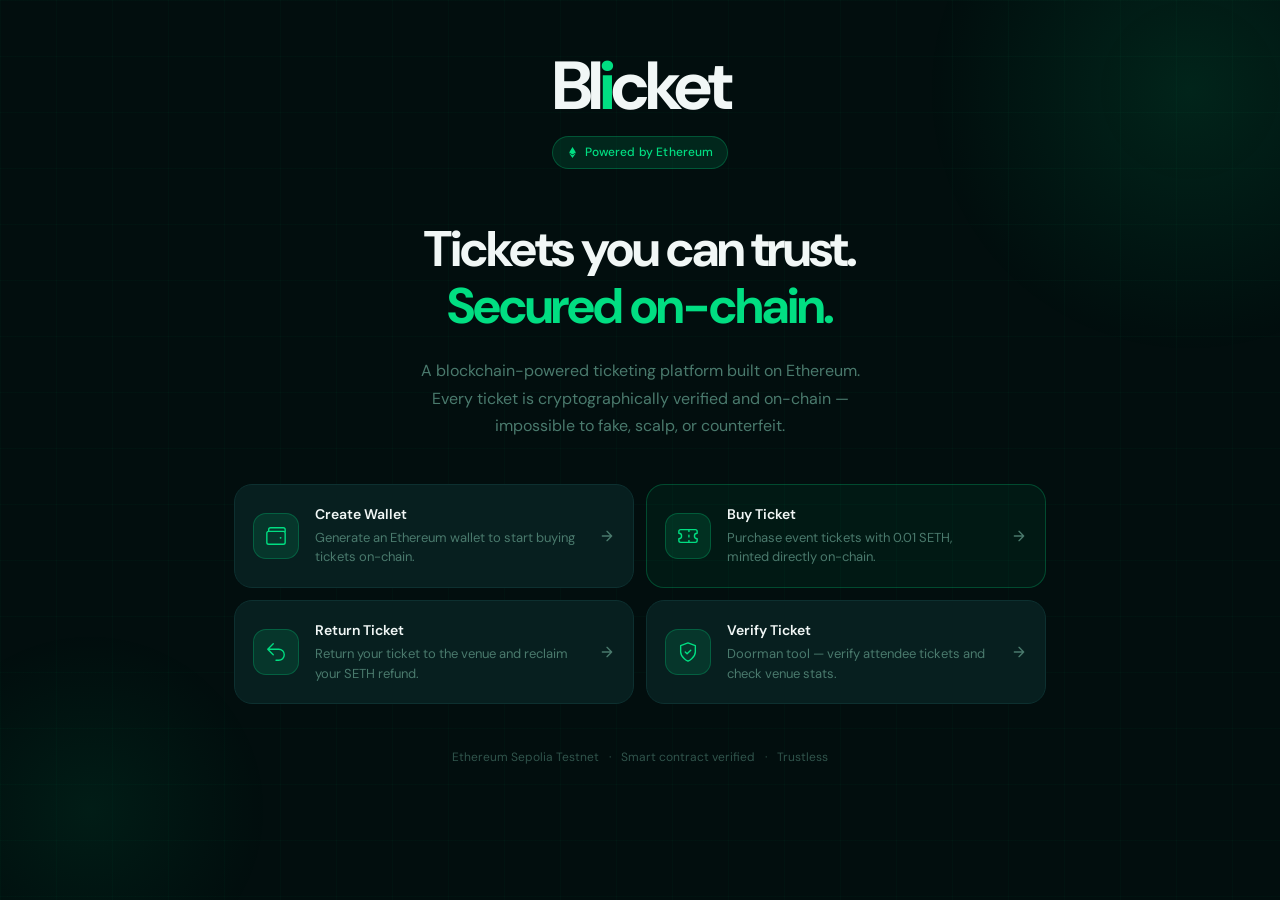
==== index.html @ 9682f27d "fixed web3 endpoint in contract.js to allow doorman functions to work; everything else: website refu" ====
<!DOCTYPE html>
<html lang="en">

<head>
    <meta charset="UTF-8">
    <meta name="viewport" content="width=device-width, initial-scale=1.0">
    <title>Blicket — Blockchain Ticketing</title>
    <link rel="stylesheet" href="css/style.css">
    <link rel="stylesheet" href="css/landing.css">
</head>

<body class="landing-body">
    <div class="bg-grid" aria-hidden="true"></div>
    <div class="orb orb-1" aria-hidden="true"></div>
    <div class="orb orb-2" aria-hidden="true"></div>

    <main class="landing-wrap">
        <header class="landing-header">
            <div class="brand-wordmark">Bl<span>i</span>cket</div>
            <div class="brand-badge">
                <svg width="11" height="11" viewBox="0 0 24 24" fill="currentColor" aria-hidden="true">
                    <path d="M11.944 17.97L4.58 13.62 11.943 24l7.37-10.38-7.372 4.35h.003zM12.056 0L4.69 12.223l7.365 4.354 7.365-4.35L12.056 0z"/>
                </svg>
                Powered by Ethereum
            </div>
        </header>

        <section class="landing-hero">
            <h1>
                Tickets you can trust.<br>
                <span class="hero-accent">Secured on-chain.</span>
            </h1>
            <p>
                A blockchain-powered ticketing platform built on Ethereum. Every ticket is
                cryptographically verified and on-chain — impossible to fake, scalp, or counterfeit.
            </p>
        </section>

        <div class="landing-nav" role="navigation" aria-label="Navigate to section">

            <a href="pages/wallet.html" class="lcard">
                <div class="lcard-icon">
                    <svg width="22" height="22" viewBox="0 0 24 24" fill="none" stroke="currentColor" stroke-width="1.5" stroke-linecap="round" stroke-linejoin="round" aria-hidden="true">
                        <rect x="2" y="7" width="20" height="14" rx="2"/>
                        <path d="M16 14a1 1 0 1 0 2 0 1 1 0 0 0-2 0z" fill="currentColor" stroke="none"/>
                        <path d="M22 7V5a2 2 0 0 0-2-2H6a2 2 0 0 0-2 2v2"/>
                    </svg>
                </div>
                <div class="lcard-body">
                    <h3>Create Wallet</h3>
                    <p>Generate an Ethereum wallet to start buying tickets on-chain.</p>
                </div>
                <svg class="lcard-arrow" width="16" height="16" viewBox="0 0 24 24" fill="none" stroke="currentColor" stroke-width="2" stroke-linecap="round" stroke-linejoin="round" aria-hidden="true">
                    <path d="M5 12h14M12 5l7 7-7 7"/>
                </svg>
            </a>

            <a href="pages/buy.html" class="lcard lcard--primary">
                <div class="lcard-icon">
                    <svg width="22" height="22" viewBox="0 0 24 24" fill="none" stroke="currentColor" stroke-width="1.5" stroke-linecap="round" stroke-linejoin="round" aria-hidden="true">
                        <path d="M2 9a3 3 0 0 1 0 6v2a2 2 0 0 0 2 2h16a2 2 0 0 0 2-2v-2a3 3 0 0 1 0-6V7a2 2 0 0 0-2-2H4a2 2 0 0 0-2 2v2Z"/>
                        <line x1="13" y1="5" x2="13" y2="7"/>
                        <line x1="13" y1="11" x2="13" y2="13"/>
                        <line x1="13" y1="17" x2="13" y2="19"/>
                    </svg>
                </div>
                <div class="lcard-body">
                    <h3>Buy Ticket</h3>
                    <p>Purchase event tickets with 0.01 SETH, minted directly on-chain.</p>
                </div>
                <svg class="lcard-arrow" width="16" height="16" viewBox="0 0 24 24" fill="none" stroke="currentColor" stroke-width="2" stroke-linecap="round" stroke-linejoin="round" aria-hidden="true">
                    <path d="M5 12h14M12 5l7 7-7 7"/>
                </svg>
            </a>

            <a href="pages/transfer.html" class="lcard">
                <div class="lcard-icon">
                    <svg width="22" height="22" viewBox="0 0 24 24" fill="none" stroke="currentColor" stroke-width="1.5" stroke-linecap="round" stroke-linejoin="round" aria-hidden="true">
                        <path d="M9 15 3 9m0 0 6-6M3 9h12a6 6 0 0 1 0 12h-3"/>
                    </svg>
                </div>
                <div class="lcard-body">
                    <h3>Return Ticket</h3>
                    <p>Return your ticket to the venue and reclaim your SETH refund.</p>
                </div>
                <svg class="lcard-arrow" width="16" height="16" viewBox="0 0 24 24" fill="none" stroke="currentColor" stroke-width="2" stroke-linecap="round" stroke-linejoin="round" aria-hidden="true">
                    <path d="M5 12h14M12 5l7 7-7 7"/>
                </svg>
            </a>

            <a href="pages/doorman.html" class="lcard">
                <div class="lcard-icon">
                    <svg width="22" height="22" viewBox="0 0 24 24" fill="none" stroke="currentColor" stroke-width="1.5" stroke-linecap="round" stroke-linejoin="round" aria-hidden="true">
                        <path d="M12 22s8-4 8-10V5l-8-3-8 3v7c0 6 8 10 8 10z"/>
                        <path d="m9 12 2 2 4-4"/>
                    </svg>
                </div>
                <div class="lcard-body">
                    <h3>Verify Ticket</h3>
                    <p>Doorman tool — verify attendee tickets and check venue stats.</p>
                </div>
                <svg class="lcard-arrow" width="16" height="16" viewBox="0 0 24 24" fill="none" stroke="currentColor" stroke-width="2" stroke-linecap="round" stroke-linejoin="round" aria-hidden="true">
                    <path d="M5 12h14M12 5l7 7-7 7"/>
                </svg>
            </a>

        </div>

        <footer class="landing-footer">
            <span>Ethereum Sepolia Testnet</span>
            <span aria-hidden="true">·</span>
            <span>Smart contract verified</span>
            <span aria-hidden="true">·</span>
            <span>Trustless</span>
        </footer>
    </main>

</body>

</html>
---- css/style.css ----
@import url('https://fonts.googleapis.com/css2?family=DM+Sans:ital,opsz,wght@0,9..40,400;0,9..40,500;0,9..40,600;1,9..40,400&display=swap');

:root {
    --colour-void:         #020E0E;
    --colour-mint:         #01DE82;
    --colour-surface:      #041818;
    --colour-panel:        #071F1F;
    --colour-border:       #0D3030;
    --colour-text:         #F1F7F6;
    --colour-muted:        #4A7A6D;
    --colour-mint-dim:     rgba(1, 222, 130, 0.12);
    --colour-mint-border:  rgba(1, 222, 130, 0.25);
    --colour-success:      #01DE82;
    --colour-error:        #FF3D57;
    --colour-warning:      #FFAB00;
    --colour-btn-text:     #020E0E;
}

* {
    margin: 0;
    padding: 0;
    box-sizing: border-box;
}

body {
    font-family: 'DM Sans', sans-serif;
    background-color: var(--colour-void);
    color: var(--colour-text);
    min-height: 100vh;
    font-size: 15px;
    line-height: 1.6;
}

/* ── NAV ─────────────────────────────── */
nav {
    position: fixed;
    top: 16px;
    left: 50%;
    transform: translateX(-50%);
    background: rgba(4, 24, 24, 0.85);
    backdrop-filter: blur(20px);
    -webkit-backdrop-filter: blur(20px);
    border: 1px solid var(--colour-border);
    border-radius: 100px;
    padding: 5px;
    display: flex;
    align-items: center;
    gap: 2px;
    z-index: 100;
    width: max-content;
    max-width: calc(100vw - 32px);
    box-shadow: 0 8px 32px rgba(0, 0, 0, 0.5), 0 0 0 1px rgba(1, 222, 130, 0.06);
}

nav a {
    color: var(--colour-muted);
    text-decoration: none;
    font-size: 14px;
    font-weight: 500;
    padding: 9px 16px;
    border-radius: 100px;
    transition: color 0.18s, background 0.18s;
    white-space: nowrap;
}

nav a:hover {
    color: var(--colour-text);
    background: var(--colour-mint-dim);
}

nav a.nav-logo {
    font-weight: 700;
    font-size: 15px;
    color: var(--colour-mint);
    letter-spacing: -0.4px;
    padding-right: 20px;
    margin-right: 4px;
}

nav a.nav-active {
    color: var(--colour-mint);
    background: var(--colour-mint-dim);
}

@media (max-width: 520px) {
    nav {
        top: auto;
        bottom: 16px;
        padding: 4px;
    }
    nav a            { padding: 8px 12px; font-size: 13px; }
    nav a.nav-logo   { padding: 8px 14px; margin-right: 2px; }
}

/* ── LAYOUT ──────────────────────────── */
.container {
    max-width: 680px;
    margin: 0 auto;
    padding: 88px 24px 48px;
    animation: fadeUp 0.3s ease both;
}

@media (max-width: 520px) {
    .container { padding: 24px 20px 100px; }
}

@keyframes fadeUp {
    from { opacity: 0; transform: translateY(12px); }
    to   { opacity: 1; transform: translateY(0); }
}

/* ── HEADINGS ────────────────────────── */
h1 {
    font-size: 26px;
    font-weight: 600;
    letter-spacing: -0.5px;
    color: var(--colour-text);
    margin-bottom: 28px;
}

h2 {
    font-size: 15px;
    font-weight: 600;
    color: var(--colour-text);
    margin-bottom: 16px;
}

/* ── CARD ────────────────────────────── */
.card {
    background: var(--colour-panel);
    border: 1px solid var(--colour-border);
    border-radius: 16px;
    padding: 24px;
    margin-bottom: 16px;
    display: flex;
    flex-direction: column;
    gap: 14px;
    transition: border-color 0.2s, box-shadow 0.2s;
    animation: fadeUp 0.35s ease both;
}

.card:hover {
    border-color: var(--colour-mint-border);
    box-shadow: 0 0 0 1px var(--colour-mint-border), 0 4px 24px rgba(1, 222, 130, 0.06);
}

.card:nth-child(2) { animation-delay: 0.06s; }
.card:nth-child(3) { animation-delay: 0.12s; }
.card:nth-child(4) { animation-delay: 0.18s; }

/* ── INPUTS ──────────────────────────── */
input,
textarea {
    width: 100%;
    padding: 12px 14px;
    background: var(--colour-panel);
    border: 1px solid var(--colour-border);
    border-radius: 10px;
    font-size: 14px;
    font-family: 'DM Sans', sans-serif;
    color: var(--colour-text);
    outline: none;
    transition: border-color 0.18s, box-shadow 0.18s;
}

input:focus,
textarea:focus {
    border-color: var(--colour-mint-border);
    box-shadow: 0 0 0 3px var(--colour-mint-dim);
}

input::placeholder,
textarea::placeholder {
    color: var(--colour-muted);
}

/* ── BUTTON ──────────────────────────── */
button {
    background: var(--colour-mint);
    color: var(--colour-btn-text);
    border: none;
    padding: 13px 22px;
    border-radius: 10px;
    cursor: pointer;
    font-size: 14px;
    font-family: 'DM Sans', sans-serif;
    font-weight: 600;
    letter-spacing: 0.1px;
    transition: opacity 0.18s, transform 0.12s, box-shadow 0.18s;
}

button:hover {
    opacity: 0.88;
    box-shadow: 0 4px 20px rgba(1, 222, 130, 0.28);
}

button:active {
    transform: scale(0.98);
    opacity: 1;
}

/* ── STATUS ──────────────────────────── */
#status {
    font-size: 14px;
    min-height: 18px;
    padding: 13px 16px;
    border-radius: 10px;
    margin-top: 4px;
}

.success {
    background: var(--colour-mint-dim);
    color: var(--colour-success);
    border: 1px solid rgba(1, 222, 130, 0.2);
}

.error {
    background: rgba(255, 61, 87, 0.08);
    color: var(--colour-error);
    border: 1px solid rgba(255, 61, 87, 0.2);
}

/* ── LABELS & TEXT ───────────────────── */
label {
    font-size: 13px;
    font-weight: 500;
    color: var(--colour-muted);
}

p {
    font-size: 14px;
    color: var(--colour-muted);
    line-height: 1.6;
}

/* ── LIVE VALUES ─────────────────────── */
#doormanResult,
#attendeeResult,
#totalSupply,
#ticketsSold,
#sethCollected,
#connectedAccount,
#tokenBalance {
    font-size: 14px;
    font-weight: 500;
    color: var(--colour-mint);
    min-height: 18px;
    word-break: break-all;
}
---- css/landing.css ----
/* ── LANDING PAGE ────────────────────── */

.landing-body {
    overflow-x: hidden;
}

/* Subtle grid background */
.bg-grid {
    position: fixed;
    inset: 0;
    background-image:
        linear-gradient(rgba(1, 222, 130, 0.028) 1px, transparent 1px),
        linear-gradient(90deg, rgba(1, 222, 130, 0.028) 1px, transparent 1px);
    background-size: 56px 56px;
    pointer-events: none;
    z-index: 0;
}

/* Animated glow orbs */
.orb {
    position: fixed;
    border-radius: 50%;
    pointer-events: none;
    z-index: 0;
}

.orb-1 {
    width: 620px;
    height: 620px;
    background: radial-gradient(circle at center, rgba(1, 222, 130, 0.11) 0%, transparent 60%);
    top: -220px;
    right: -220px;
    animation: orb-drift 14s ease-in-out infinite;
}

.orb-2 {
    width: 420px;
    height: 420px;
    background: radial-gradient(circle at center, rgba(1, 222, 130, 0.07) 0%, transparent 60%);
    bottom: -120px;
    left: -120px;
    animation: orb-drift 18s ease-in-out infinite reverse;
    animation-delay: -7s;
}

@keyframes orb-drift {
    0%,  100% { transform: translate(0,    0);    }
    25%        { transform: translate(25px, -40px); }
    50%        { transform: translate(-15px,-20px); }
    75%        { transform: translate(10px,  30px); }
}

@media (prefers-reduced-motion: reduce) {
    .orb { animation: none; }
}

/* Main layout */
.landing-wrap {
    position: relative;
    z-index: 1;
    min-height: 100vh;
    max-width: 860px;
    margin: 0 auto;
    padding: 0 24px 56px;
    display: flex;
    flex-direction: column;
    align-items: center;
}

/* ── HEADER / WORDMARK ───────────────── */
.landing-header {
    padding: 52px 0 0;
    display: flex;
    flex-direction: column;
    align-items: center;
    gap: 16px;
}

.brand-wordmark {
    font-size: 68px;
    font-weight: 700;
    letter-spacing: -4.5px;
    color: var(--colour-text);
    line-height: 1;
}

.brand-wordmark span {
    color: var(--colour-mint);
}

.brand-badge {
    display: inline-flex;
    align-items: center;
    gap: 7px;
    font-size: 12px;
    font-weight: 500;
    color: var(--colour-mint);
    background: var(--colour-mint-dim);
    border: 1px solid var(--colour-mint-border);
    border-radius: 100px;
    padding: 6px 14px;
    letter-spacing: 0.15px;
}

/* ── HERO ────────────────────────────── */
.landing-hero {
    text-align: center;
    padding: 52px 0 44px;
    max-width: 580px;
}

.landing-hero h1 {
    font-size: clamp(32px, 5.5vw, 50px);
    font-weight: 700;
    letter-spacing: -2px;
    line-height: 1.14;
    color: var(--colour-text);
    margin-bottom: 22px;
}

.hero-accent {
    color: var(--colour-mint);
}

.landing-hero p {
    font-size: 16px;
    line-height: 1.72;
    color: var(--colour-muted);
    max-width: 460px;
    margin: 0 auto;
}

/* ── NAV CARDS ───────────────────────── */
.landing-nav {
    width: 100%;
    display: grid;
    grid-template-columns: 1fr 1fr;
    gap: 12px;
    margin-bottom: 44px;
}

.lcard {
    display: flex;
    align-items: center;
    gap: 16px;
    padding: 20px 18px;
    background: var(--colour-panel);
    border: 1px solid var(--colour-border);
    border-radius: 18px;
    text-decoration: none;
    cursor: pointer;
    transition: border-color 0.22s, box-shadow 0.22s, transform 0.22s;
    animation: fadeUp 0.45s ease both;
}

.lcard:nth-child(1) { animation-delay: 0.08s; }
.lcard:nth-child(2) { animation-delay: 0.14s; }
.lcard:nth-child(3) { animation-delay: 0.20s; }
.lcard:nth-child(4) { animation-delay: 0.26s; }

.lcard:hover {
    border-color: var(--colour-mint-border);
    box-shadow:
        0 0 0 1px var(--colour-mint-border),
        0 10px 36px rgba(1, 222, 130, 0.08);
    transform: translateY(-2px);
}

.lcard--primary {
    border-color: var(--colour-mint-border);
    background: rgba(1, 222, 130, 0.05);
}

.lcard--primary:hover {
    box-shadow:
        0 0 0 1px rgba(1, 222, 130, 0.45),
        0 10px 36px rgba(1, 222, 130, 0.13);
}

.lcard-icon {
    flex-shrink: 0;
    width: 46px;
    height: 46px;
    display: flex;
    align-items: center;
    justify-content: center;
    background: var(--colour-mint-dim);
    border: 1px solid var(--colour-mint-border);
    border-radius: 13px;
    color: var(--colour-mint);
}

.lcard-body {
    flex: 1;
    min-width: 0;
}

.lcard-body h3 {
    font-size: 14px;
    font-weight: 600;
    color: var(--colour-text);
    margin: 0 0 5px;
    line-height: 1.3;
}

.lcard-body p {
    font-size: 13px;
    color: var(--colour-muted);
    line-height: 1.5;
    margin: 0;
}

.lcard-arrow {
    flex-shrink: 0;
    color: var(--colour-muted);
    transition: color 0.2s, transform 0.2s;
}

.lcard:hover .lcard-arrow {
    color: var(--colour-mint);
    transform: translateX(4px);
}

/* ── FOOTER ──────────────────────────── */
.landing-footer {
    display: flex;
    align-items: center;
    gap: 10px;
    font-size: 12px;
    color: var(--colour-muted);
    opacity: 0.65;
}

/* ── RESPONSIVE ──────────────────────── */
@media (max-width: 580px) {
    .brand-wordmark {
        font-size: 48px;
        letter-spacing: -3px;
    }

    .landing-hero {
        padding: 36px 0 32px;
    }

    .landing-nav {
        grid-template-columns: 1fr;
    }
}
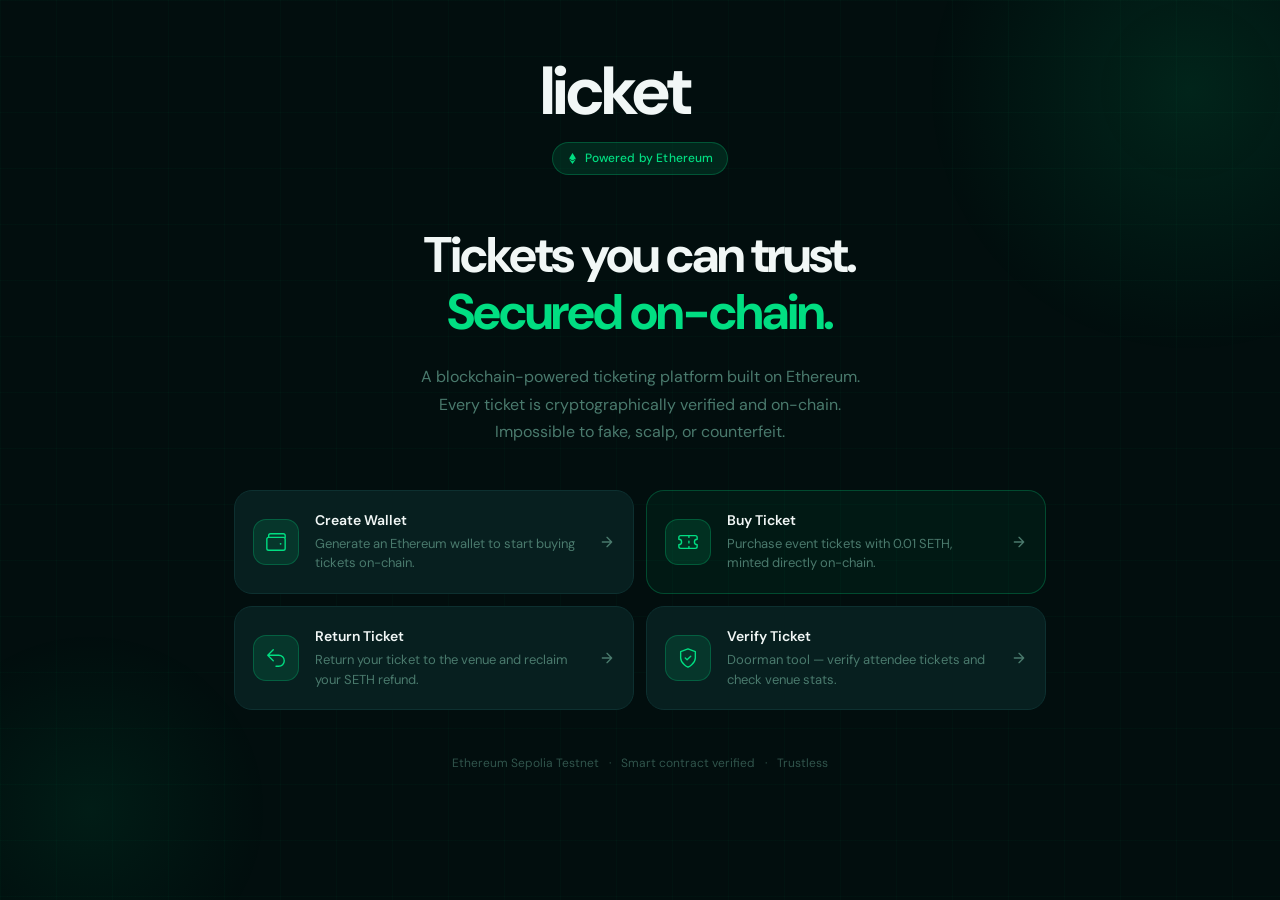
==== commit d3c54f2a: "fixed file path names in html files. Also fixed logo placement" ====
--- a/index.html
+++ b/index.html
@@ -16,10 +16,14 @@
 
     <main class="landing-wrap">
         <header class="landing-header">
-            <div class="brand-wordmark">Bl<span>i</span>cket</div>
+            <div class="brand-lockup" role="img" aria-label="Blicket">
+                <img src="images/Blicket.png" alt="" class="brand-logo-img">
+                <span class="brand-licket" aria-hidden="true">licket</span>
+            </div>
             <div class="brand-badge">
                 <svg width="11" height="11" viewBox="0 0 24 24" fill="currentColor" aria-hidden="true">
-                    <path d="M11.944 17.97L4.58 13.62 11.943 24l7.37-10.38-7.372 4.35h.003zM12.056 0L4.69 12.223l7.365 4.354 7.365-4.35L12.056 0z"/>
+                    <path
+                        d="M11.944 17.97L4.58 13.62 11.943 24l7.37-10.38-7.372 4.35h.003zM12.056 0L4.69 12.223l7.365 4.354 7.365-4.35L12.056 0z" />
                 </svg>
                 Powered by Ethereum
             </div>
@@ -32,7 +36,7 @@
             </h1>
             <p>
                 A blockchain-powered ticketing platform built on Ethereum. Every ticket is
-                cryptographically verified and on-chain — impossible to fake, scalp, or counterfeit.
+                cryptographically verified and on-chain. Impossible to fake, scalp, or counterfeit.
             </p>
         </section>
 
@@ -40,67 +44,76 @@
 
             <a href="pages/wallet.html" class="lcard">
                 <div class="lcard-icon">
-                    <svg width="22" height="22" viewBox="0 0 24 24" fill="none" stroke="currentColor" stroke-width="1.5" stroke-linecap="round" stroke-linejoin="round" aria-hidden="true">
-                        <rect x="2" y="7" width="20" height="14" rx="2"/>
-                        <path d="M16 14a1 1 0 1 0 2 0 1 1 0 0 0-2 0z" fill="currentColor" stroke="none"/>
-                        <path d="M22 7V5a2 2 0 0 0-2-2H6a2 2 0 0 0-2 2v2"/>
+                    <svg width="22" height="22" viewBox="0 0 24 24" fill="none" stroke="currentColor" stroke-width="1.5"
+                        stroke-linecap="round" stroke-linejoin="round" aria-hidden="true">
+                        <rect x="2" y="7" width="20" height="14" rx="2" />
+                        <path d="M16 14a1 1 0 1 0 2 0 1 1 0 0 0-2 0z" fill="currentColor" stroke="none" />
+                        <path d="M22 7V5a2 2 0 0 0-2-2H6a2 2 0 0 0-2 2v2" />
                     </svg>
                 </div>
                 <div class="lcard-body">
                     <h3>Create Wallet</h3>
                     <p>Generate an Ethereum wallet to start buying tickets on-chain.</p>
                 </div>
-                <svg class="lcard-arrow" width="16" height="16" viewBox="0 0 24 24" fill="none" stroke="currentColor" stroke-width="2" stroke-linecap="round" stroke-linejoin="round" aria-hidden="true">
-                    <path d="M5 12h14M12 5l7 7-7 7"/>
+                <svg class="lcard-arrow" width="16" height="16" viewBox="0 0 24 24" fill="none" stroke="currentColor"
+                    stroke-width="2" stroke-linecap="round" stroke-linejoin="round" aria-hidden="true">
+                    <path d="M5 12h14M12 5l7 7-7 7" />
                 </svg>
             </a>
 
             <a href="pages/buy.html" class="lcard lcard--primary">
                 <div class="lcard-icon">
-                    <svg width="22" height="22" viewBox="0 0 24 24" fill="none" stroke="currentColor" stroke-width="1.5" stroke-linecap="round" stroke-linejoin="round" aria-hidden="true">
-                        <path d="M2 9a3 3 0 0 1 0 6v2a2 2 0 0 0 2 2h16a2 2 0 0 0 2-2v-2a3 3 0 0 1 0-6V7a2 2 0 0 0-2-2H4a2 2 0 0 0-2 2v2Z"/>
-                        <line x1="13" y1="5" x2="13" y2="7"/>
-                        <line x1="13" y1="11" x2="13" y2="13"/>
-                        <line x1="13" y1="17" x2="13" y2="19"/>
+                    <svg width="22" height="22" viewBox="0 0 24 24" fill="none" stroke="currentColor" stroke-width="1.5"
+                        stroke-linecap="round" stroke-linejoin="round" aria-hidden="true">
+                        <path
+                            d="M2 9a3 3 0 0 1 0 6v2a2 2 0 0 0 2 2h16a2 2 0 0 0 2-2v-2a3 3 0 0 1 0-6V7a2 2 0 0 0-2-2H4a2 2 0 0 0-2 2v2Z" />
+                        <line x1="13" y1="5" x2="13" y2="7" />
+                        <line x1="13" y1="11" x2="13" y2="13" />
+                        <line x1="13" y1="17" x2="13" y2="19" />
                     </svg>
                 </div>
                 <div class="lcard-body">
                     <h3>Buy Ticket</h3>
                     <p>Purchase event tickets with 0.01 SETH, minted directly on-chain.</p>
                 </div>
-                <svg class="lcard-arrow" width="16" height="16" viewBox="0 0 24 24" fill="none" stroke="currentColor" stroke-width="2" stroke-linecap="round" stroke-linejoin="round" aria-hidden="true">
-                    <path d="M5 12h14M12 5l7 7-7 7"/>
+                <svg class="lcard-arrow" width="16" height="16" viewBox="0 0 24 24" fill="none" stroke="currentColor"
+                    stroke-width="2" stroke-linecap="round" stroke-linejoin="round" aria-hidden="true">
+                    <path d="M5 12h14M12 5l7 7-7 7" />
                 </svg>
             </a>
 
             <a href="pages/transfer.html" class="lcard">
                 <div class="lcard-icon">
-                    <svg width="22" height="22" viewBox="0 0 24 24" fill="none" stroke="currentColor" stroke-width="1.5" stroke-linecap="round" stroke-linejoin="round" aria-hidden="true">
-                        <path d="M9 15 3 9m0 0 6-6M3 9h12a6 6 0 0 1 0 12h-3"/>
+                    <svg width="22" height="22" viewBox="0 0 24 24" fill="none" stroke="currentColor" stroke-width="1.5"
+                        stroke-linecap="round" stroke-linejoin="round" aria-hidden="true">
+                        <path d="M9 15 3 9m0 0 6-6M3 9h12a6 6 0 0 1 0 12h-3" />
                     </svg>
                 </div>
                 <div class="lcard-body">
                     <h3>Return Ticket</h3>
                     <p>Return your ticket to the venue and reclaim your SETH refund.</p>
                 </div>
-                <svg class="lcard-arrow" width="16" height="16" viewBox="0 0 24 24" fill="none" stroke="currentColor" stroke-width="2" stroke-linecap="round" stroke-linejoin="round" aria-hidden="true">
-                    <path d="M5 12h14M12 5l7 7-7 7"/>
+                <svg class="lcard-arrow" width="16" height="16" viewBox="0 0 24 24" fill="none" stroke="currentColor"
+                    stroke-width="2" stroke-linecap="round" stroke-linejoin="round" aria-hidden="true">
+                    <path d="M5 12h14M12 5l7 7-7 7" />
                 </svg>
             </a>
 
             <a href="pages/doorman.html" class="lcard">
                 <div class="lcard-icon">
-                    <svg width="22" height="22" viewBox="0 0 24 24" fill="none" stroke="currentColor" stroke-width="1.5" stroke-linecap="round" stroke-linejoin="round" aria-hidden="true">
-                        <path d="M12 22s8-4 8-10V5l-8-3-8 3v7c0 6 8 10 8 10z"/>
-                        <path d="m9 12 2 2 4-4"/>
+                    <svg width="22" height="22" viewBox="0 0 24 24" fill="none" stroke="currentColor" stroke-width="1.5"
+                        stroke-linecap="round" stroke-linejoin="round" aria-hidden="true">
+                        <path d="M12 22s8-4 8-10V5l-8-3-8 3v7c0 6 8 10 8 10z" />
+                        <path d="m9 12 2 2 4-4" />
                     </svg>
                 </div>
                 <div class="lcard-body">
                     <h3>Verify Ticket</h3>
                     <p>Doorman tool — verify attendee tickets and check venue stats.</p>
                 </div>
-                <svg class="lcard-arrow" width="16" height="16" viewBox="0 0 24 24" fill="none" stroke="currentColor" stroke-width="2" stroke-linecap="round" stroke-linejoin="round" aria-hidden="true">
-                    <path d="M5 12h14M12 5l7 7-7 7"/>
+                <svg class="lcard-arrow" width="16" height="16" viewBox="0 0 24 24" fill="none" stroke="currentColor"
+                    stroke-width="2" stroke-linecap="round" stroke-linejoin="round" aria-hidden="true">
+                    <path d="M5 12h14M12 5l7 7-7 7" />
                 </svg>
             </a>
 
@@ -117,4 +130,4 @@
 
 </body>
 
-</html>
+</html>
--- a/css/style.css
+++ b/css/style.css
@@ -75,6 +75,28 @@
     letter-spacing: -0.4px;
     padding-right: 20px;
     margin-right: 4px;
+    display: inline-flex;
+    align-items: center;
+    gap: 8px;
+}
+
+.nav-logo-icon {
+    width: 24px;
+    height: 24px;
+    border-radius: 6px;
+    overflow: hidden;
+    background: #071F1F;
+    display: flex;
+    align-items: center;
+    justify-content: center;
+    flex-shrink: 0;
+}
+
+.nav-logo-icon img {
+    width: 100%;
+    height: 100%;
+    object-fit: contain;
+    display: block;
 }
 
 nav a.nav-active {
--- a/css/landing.css
+++ b/css/landing.css
@@ -44,14 +44,29 @@
 }
 
 @keyframes orb-drift {
-    0%,  100% { transform: translate(0,    0);    }
-    25%        { transform: translate(25px, -40px); }
-    50%        { transform: translate(-15px,-20px); }
-    75%        { transform: translate(10px,  30px); }
+
+    0%,
+    100% {
+        transform: translate(0, 0);
+    }
+
+    25% {
+        transform: translate(25px, -40px);
+    }
+
+    50% {
+        transform: translate(-15px, -20px);
+    }
+
+    75% {
+        transform: translate(10px, 30px);
+    }
 }
 
 @media (prefers-reduced-motion: reduce) {
-    .orb { animation: none; }
+    .orb {
+        animation: none;
+    }
 }
 
 /* Main layout */
@@ -73,7 +88,28 @@
     display: flex;
     flex-direction: column;
     align-items: center;
-    gap: 16px;
+    gap: 12px;
+}
+
+.brand-lockup {
+    display: flex;
+    align-items: center;
+    gap: 2px;
+}
+
+.brand-logo-img {
+    height: 78px;
+    width: auto;
+    display: block;
+}
+
+.brand-licket {
+    font-size: 68px;
+    font-weight: 700;
+    letter-spacing: -3px;
+    color: var(--colour-text);
+    line-height: 1;
+    margin-left: -52px;
 }
 
 .brand-wordmark {
@@ -153,10 +189,21 @@
     animation: fadeUp 0.45s ease both;
 }
 
-.lcard:nth-child(1) { animation-delay: 0.08s; }
-.lcard:nth-child(2) { animation-delay: 0.14s; }
-.lcard:nth-child(3) { animation-delay: 0.20s; }
-.lcard:nth-child(4) { animation-delay: 0.26s; }
+.lcard:nth-child(1) {
+    animation-delay: 0.08s;
+}
+
+.lcard:nth-child(2) {
+    animation-delay: 0.14s;
+}
+
+.lcard:nth-child(3) {
+    animation-delay: 0.20s;
+}
+
+.lcard:nth-child(4) {
+    animation-delay: 0.26s;
+}
 
 .lcard:hover {
     border-color: var(--colour-mint-border);
@@ -233,7 +280,11 @@
 
 /* ── RESPONSIVE ──────────────────────── */
 @media (max-width: 580px) {
-    .brand-wordmark {
+    .brand-logo-img {
+        height: 56px;
+    }
+
+    .brand-licket {
         font-size: 48px;
         letter-spacing: -3px;
     }
@@ -245,4 +296,4 @@
     .landing-nav {
         grid-template-columns: 1fr;
     }
-}
+}
